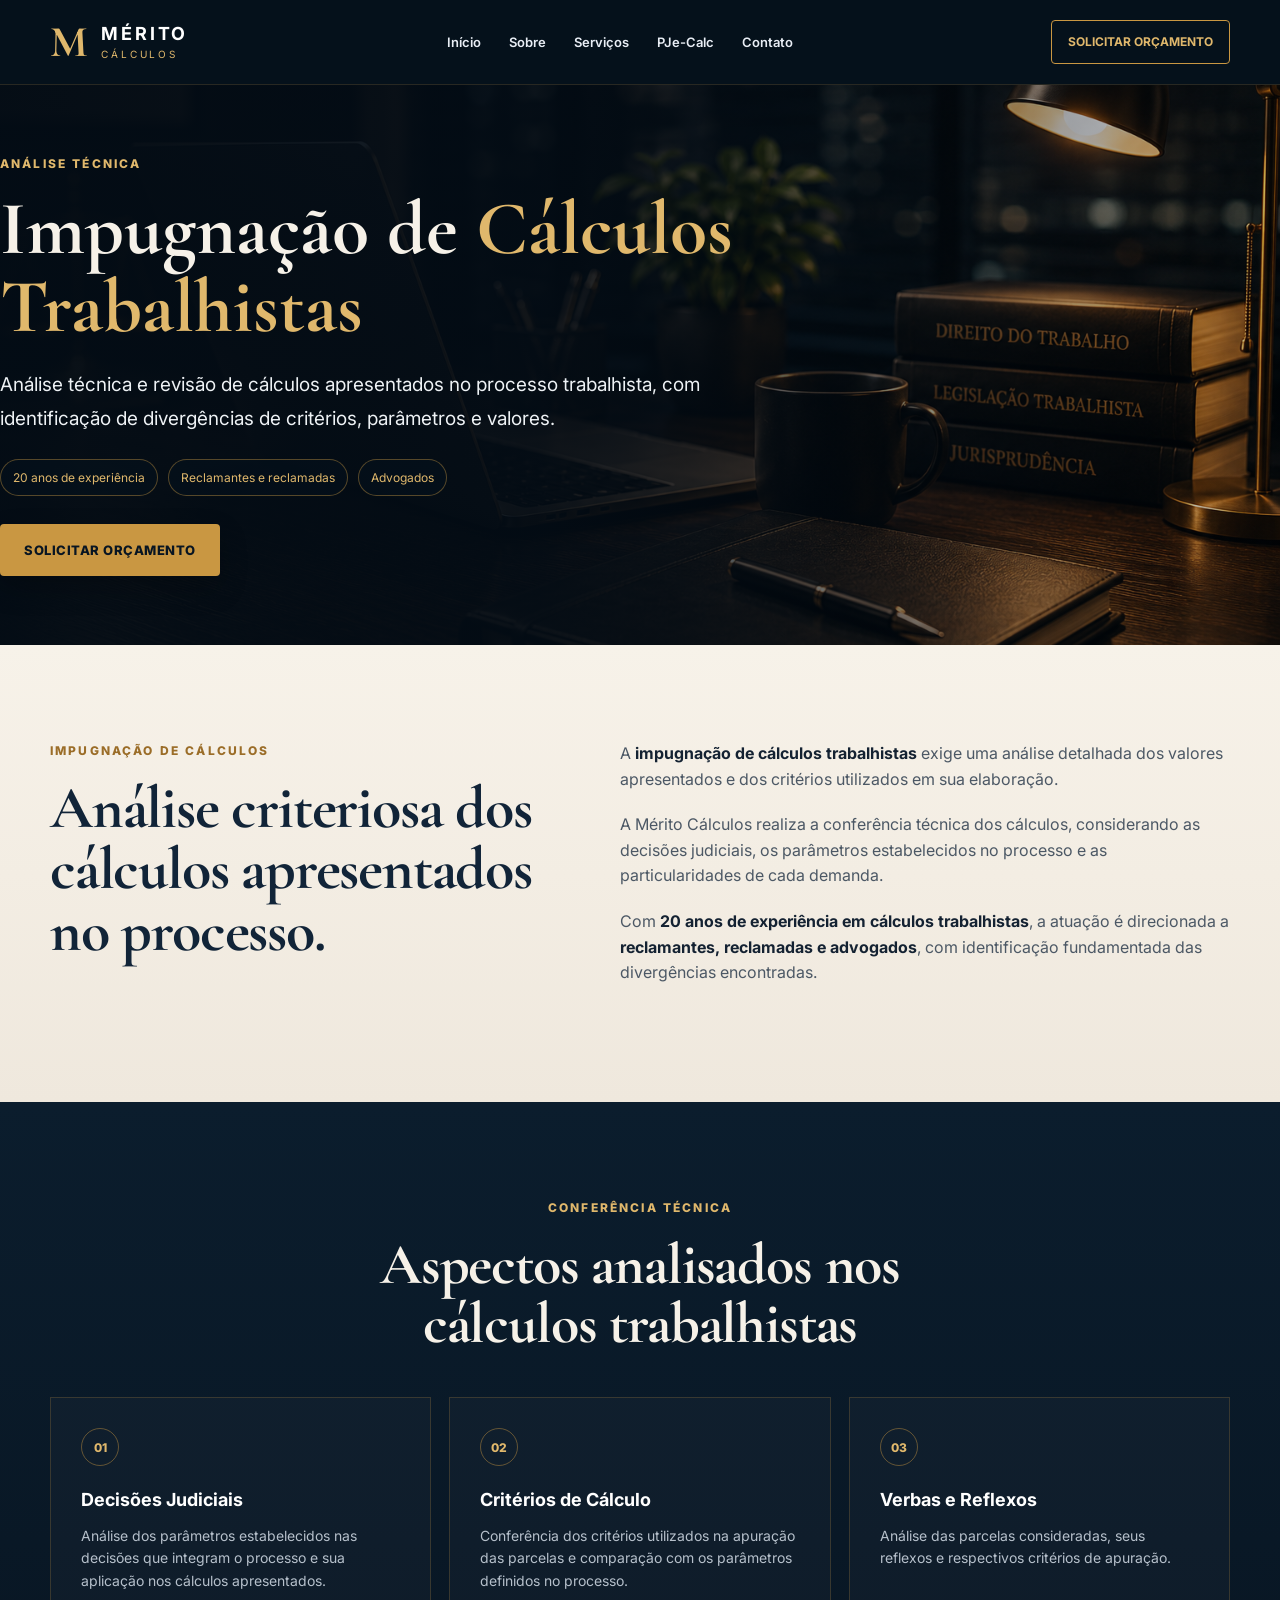
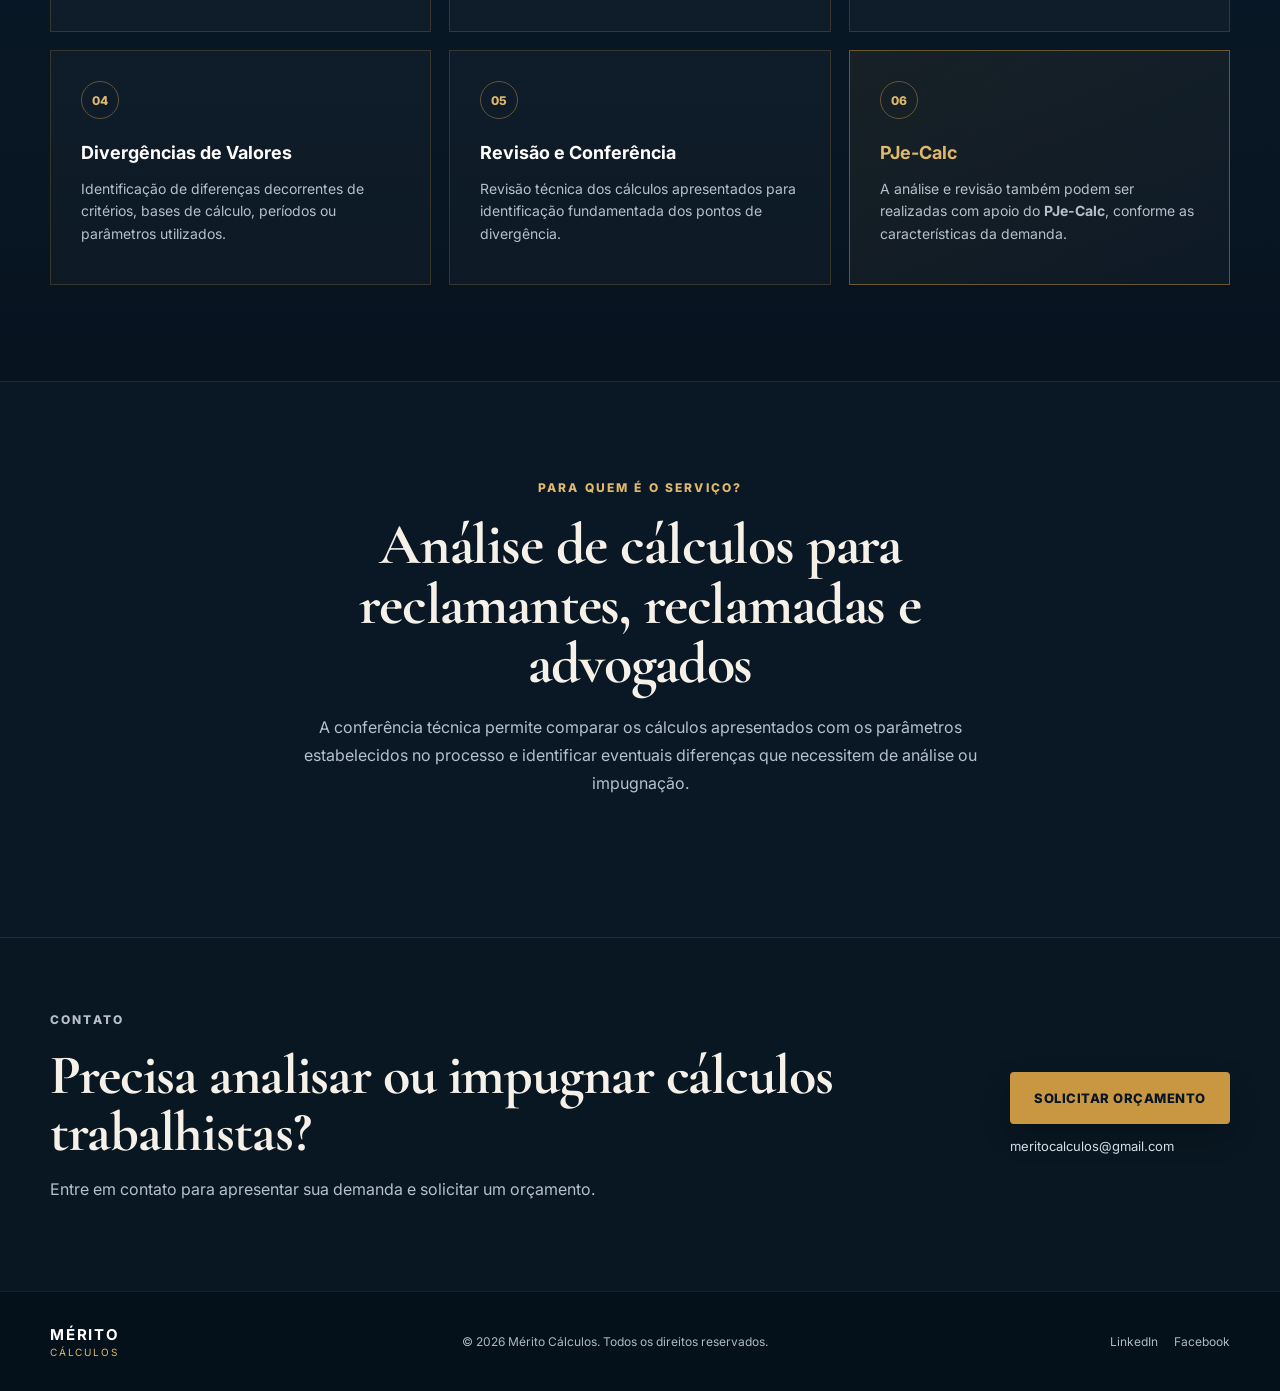
==== impugnacao-calculos-trabalhistas.html @ 8fbf38fc "Create impugnacao-calculos-trabalhistas.html" ====
<!DOCTYPE html>
<html lang="pt-BR">
<head>
  <!-- Google Analytics -->
  <script async src="https://www.googletagmanager.com/gtag/js?id=G-BDPS4C296Q"></script>
  <script>
    window.dataLayer = window.dataLayer || [];
    function gtag(){dataLayer.push(arguments);}
    gtag('js', new Date());

    gtag('config', 'G-BDPS4C296Q');
  </script>

  <meta charset="UTF-8">
  <meta name="viewport" content="width=device-width, initial-scale=1.0">

  <title>Impugnação de Cálculos Trabalhistas | Mérito Cálculos</title>

  <meta name="description" content="Análise técnica e revisão para impugnação de cálculos trabalhistas, com identificação de divergências de critérios, parâmetros e valores.">

  <meta name="robots" content="index, follow, max-image-preview:large">

  <link rel="canonical" href="https://meritocalculos.com.br/impugnacao-calculos-trabalhistas.html">

  <meta property="og:locale" content="pt_BR">
  <meta property="og:type" content="website">
  <meta property="og:site_name" content="Mérito Cálculos">
  <meta property="og:title" content="Impugnação de Cálculos Trabalhistas | Mérito Cálculos">
  <meta property="og:description" content="Análise técnica e revisão de cálculos trabalhistas para identificação fundamentada de divergências de critérios, parâmetros e valores.">
  <meta property="og:url" content="https://meritocalculos.com.br/impugnacao-calculos-trabalhistas.html">
  <meta property="og:image" content="https://meritocalculos.com.br/hero-office.png">

  <link rel="stylesheet" href="style.css">

  <script type="application/ld+json">
  {
    "@context":"https://schema.org",
    "@type":"Service",
    "name":"Impugnação de Cálculos Trabalhistas",
    "serviceType":"Análise técnica e revisão para impugnação de cálculos trabalhistas",
    "url":"https://meritocalculos.com.br/impugnacao-calculos-trabalhistas.html",
    "provider":{
      "@type":"Organization",
      "name":"Mérito Cálculos",
      "url":"https://meritocalculos.com.br/"
    },
    "audience":[
      {"@type":"Audience","audienceType":"Reclamantes"},
      {"@type":"Audience","audienceType":"Reclamadas"},
      {"@type":"Audience","audienceType":"Advogados"}
    ],
    "areaServed":"BR"
  }
  </script>
</head>

<body>

  <header class="topbar">
    <div class="container nav-wrap">

      <a class="brand" href="index.html" aria-label="Mérito Cálculos">
        <span class="brand-mark">M</span>
        <span class="brand-text">
          <strong>MÉRITO</strong>
          <small>CÁLCULOS</small>
        </span>
      </a>

      <nav class="nav">
        <a href="index.html">Início</a>
        <a href="index.html#sobre">Sobre</a>
        <a href="index.html#servicos">Serviços</a>
        <a href="pjecalc.html">PJe-Calc</a>
        <a href="index.html#contato">Contato</a>
      </nav>

      <a class="top-cta"
         target="_blank"
         rel="noopener noreferrer"
         href="https://mail.google.com/mail/?view=cm&fs=1&to=meritocalculos@gmail.com&su=Solicita%C3%A7%C3%A3o%20de%20or%C3%A7amento%20-%20Impugna%C3%A7%C3%A3o%20de%20C%C3%A1lculos">
         Solicitar orçamento
      </a>

    </div>
  </header>


  <main>

    <section class="subhero">
      <div class="container subhero-grid">
        <div>

          <p class="eyebrow">ANÁLISE TÉCNICA</p>

          <h1>
            Impugnação de <span>Cálculos Trabalhistas</span>
          </h1>

          <p class="subhero-lead">
            Análise técnica e revisão de cálculos apresentados no processo trabalhista, com identificação de divergências de critérios, parâmetros e valores.
          </p>

          <div class="subhero-badges">
            <span>20 anos de experiência</span>
            <span>Reclamantes e reclamadas</span>
            <span>Advogados</span>
          </div>

          <a class="cta"
             target="_blank"
             rel="noopener noreferrer"
             href="https://mail.google.com/mail/?view=cm&fs=1&to=meritocalculos@gmail.com&su=Solicita%C3%A7%C3%A3o%20de%20or%C3%A7amento%20-%20Impugna%C3%A7%C3%A3o%20de%20C%C3%A1lculos">
             SOLICITAR ORÇAMENTO
          </a>

        </div>
      </div>
    </section>


    <section class="section about">
      <div class="container about-grid">

        <div class="about-title">
          <p class="eyebrow">IMPUGNAÇÃO DE CÁLCULOS</p>
          <h2>Análise criteriosa dos cálculos apresentados no processo.</h2>
        </div>

        <div class="about-copy">

          <p>
            A <strong>impugnação de cálculos trabalhistas</strong> exige uma análise detalhada dos valores apresentados e dos critérios utilizados em sua elaboração.
          </p>

          <p>
            A Mérito Cálculos realiza a conferência técnica dos cálculos, considerando as decisões judiciais, os parâmetros estabelecidos no processo e as particularidades de cada demanda.
          </p>

          <p>
            Com <strong>20 anos de experiência em cálculos trabalhistas</strong>, a atuação é direcionada a <strong>reclamantes, reclamadas e advogados</strong>, com identificação fundamentada das divergências encontradas.
          </p>

        </div>
      </div>
    </section>


    <section class="section services">
      <div class="container">

        <div class="section-heading">
          <p class="eyebrow">CONFERÊNCIA TÉCNICA</p>
          <h2>Aspectos analisados nos cálculos trabalhistas</h2>
        </div>

        <div class="cards">

          <article class="card">
            <span>01</span>
            <h3>Decisões Judiciais</h3>
            <p>Análise dos parâmetros estabelecidos nas decisões que integram o processo e sua aplicação nos cálculos apresentados.</p>
          </article>

          <article class="card">
            <span>02</span>
            <h3>Critérios de Cálculo</h3>
            <p>Conferência dos critérios utilizados na apuração das parcelas e comparação com os parâmetros definidos no processo.</p>
          </article>

          <article class="card">
            <span>03</span>
            <h3>Verbas e Reflexos</h3>
            <p>Análise das parcelas consideradas, seus reflexos e respectivos critérios de apuração.</p>
          </article>

          <article class="card">
            <span>04</span>
            <h3>Divergências de Valores</h3>
            <p>Identificação de diferenças decorrentes de critérios, bases de cálculo, períodos ou parâmetros utilizados.</p>
          </article>

          <article class="card">
            <span>05</span>
            <h3>Revisão e Conferência</h3>
            <p>Revisão técnica dos cálculos apresentados para identificação fundamentada dos pontos de divergência.</p>
          </article>

          <article class="card pjecalc-card">
            <span>06</span>
            <h3>PJe-Calc</h3>
            <p>
              A análise e revisão também podem ser realizadas com apoio do
              <a href="pjecalc.html"><strong>PJe-Calc</strong></a>,
              conforme as características da demanda.
            </p>
          </article>

        </div>
      </div>
    </section>


    <section class="section pjecalc-audience">
      <div class="container">

        <div class="section-heading">

          <p class="eyebrow">PARA QUEM É O SERVIÇO?</p>

          <h2>
            Análise de cálculos para reclamantes, reclamadas e advogados
          </h2>

          <p class="section-intro">
            A conferência técnica permite comparar os cálculos apresentados com os parâmetros estabelecidos no processo e identificar eventuais diferenças que necessitem de análise ou impugnação.
          </p>

        </div>

      </div>
    </section>


    <section class="contact" id="contato">
      <div class="container contact-grid">

        <div>
          <p class="eyebrow">CONTATO</p>

          <h2>
            Precisa analisar ou impugnar cálculos trabalhistas?
          </h2>

          <p>
            Entre em contato para apresentar sua demanda e solicitar um orçamento.
          </p>
        </div>

        <div class="contact-actions">

          <a class="cta"
             target="_blank"
             rel="noopener noreferrer"
             href="https://mail.google.com/mail/?view=cm&fs=1&to=meritocalculos@gmail.com&su=Solicita%C3%A7%C3%A3o%20de%20or%C3%A7amento%20-%20Impugna%C3%A7%C3%A3o%20de%20C%C3%A1lculos">
             SOLICITAR ORÇAMENTO
          </a>

          <a href="mailto:meritocalculos@gmail.com" class="email">
            meritocalculos@gmail.com
          </a>

        </div>

      </div>
    </section>

  </main>


  <footer>
    <div class="container footer-grid">

      <div class="footer-brand">
        <strong>MÉRITO</strong>
        <span>CÁLCULOS</span>
      </div>

      <p>© 2026 Mérito Cálculos. Todos os direitos reservados.</p>

      <div class="socials">

        <a href="https://www.linkedin.com/in/m%C3%A9rito-c%C3%A1lculos-judiciais-287263148/"
           target="_blank"
           rel="noopener noreferrer">
           LinkedIn
        </a>

        <a href="https://www.facebook.com/calculos.merito/?locale=pt_BR"
           target="_blank"
           rel="noopener noreferrer">
           Facebook
        </a>

      </div>

    </div>
  </footer>

</body>
</html>
---- style.css ----
@import url('https://fonts.googleapis.com/css2?family=Cormorant+Garamond:wght@500;600;700&family=Inter:wght@400;500;600;700;800&display=swap');

:root{
  --bg:#07131f;
  --bg2:#0b1d2d;
  --gold:#c99742;
  --gold2:#e0b86c;
  --cream:#f6f1e8;
  --text:#e9eef5;
  --muted:#b6c0cb;
  --line:rgba(255,255,255,.12);
}

*{box-sizing:border-box}
html{scroll-behavior:smooth}
body{margin:0;background:var(--bg);color:var(--text);font-family:Inter,Arial,sans-serif;line-height:1.6}
a{text-decoration:none;color:inherit}
.container{width:min(1180px,calc(100% - 40px));margin:0 auto}

.topbar{
  position:sticky;top:0;z-index:50;
  background:rgba(6,17,28,.94);
  backdrop-filter:blur(10px);
  border-bottom:1px solid rgba(201,151,66,.18);
}
.nav-wrap{height:84px;display:grid;grid-template-columns:auto 1fr auto;align-items:center;gap:34px}
.brand{display:flex;align-items:center;gap:13px}
.brand-mark{
  font-family:"Cormorant Garamond",serif;font-size:44px;line-height:1;color:var(--gold2);font-weight:700
}
.brand-text{display:flex;flex-direction:column;line-height:1;letter-spacing:.18em}
.brand-text strong{font-size:18px;color:white}
.brand-text small{font-size:10px;color:var(--gold2);margin-top:6px}
.nav{display:flex;justify-content:center;gap:28px;font-size:13px;font-weight:600}
.nav a{position:relative}
.nav a:after{content:"";position:absolute;left:0;right:0;bottom:-10px;height:2px;background:var(--gold);transform:scaleX(0);transition:.2s}
.nav a:hover:after{transform:scaleX(1)}
.top-cta{border:1px solid var(--gold);padding:11px 16px;border-radius:4px;color:var(--gold2);font-size:12px;font-weight:700;text-transform:uppercase}

.hero{
  min-height:620px;
  position:relative;
  background-color:#07131f;
  background-image:
    linear-gradient(90deg,rgba(3,12,21,.98) 0%,rgba(3,12,21,.91) 38%,rgba(3,12,21,.48) 65%,rgba(3,12,21,.14) 100%),
    url('hero-office.png');
  background-position:center, right center;
  background-size:cover, cover;
  background-repeat:no-repeat, no-repeat;
  display:flex;align-items:center
}
.hero-overlay{position:absolute;inset:0;background:linear-gradient(180deg,rgba(0,0,0,.12),rgba(0,0,0,.22))}
.hero-content{position:relative;z-index:2}
.hero-copy{max-width:700px;padding:80px 0}
.eyebrow{margin:0 0 18px;color:var(--gold2);font-size:12px;letter-spacing:.18em;font-weight:800}
.hero h1,.section h2,.contact h2{
  font-family:"Cormorant Garamond",serif;
  margin:0;color:var(--cream);line-height:1.02;letter-spacing:-.02em
}
.hero h1{font-size:clamp(48px,6vw,76px);margin-bottom:26px}
.hero h1 span{color:var(--gold2)}
.hero-text{font-size:20px;max-width:580px;color:#f0f3f6;margin-bottom:30px}
.hero-text strong{color:var(--gold2)}
.cta{
  display:inline-flex;align-items:center;justify-content:center;
  min-height:52px;padding:0 24px;background:var(--gold);color:#081522;
  font-weight:800;font-size:13px;letter-spacing:.04em;border-radius:4px;
  box-shadow:0 12px 28px rgba(0,0,0,.22);transition:.2s
}
.cta:hover{transform:translateY(-2px);background:var(--gold2)}

.highlights{background:#0a1826;border-top:1px solid rgba(201,151,66,.22);border-bottom:1px solid rgba(201,151,66,.22)}
.highlights-grid{display:grid;grid-template-columns:repeat(3,1fr)}
.highlight{display:flex;gap:18px;padding:28px 26px;border-right:1px solid var(--line);align-items:flex-start}
.highlight:last-child{border-right:none}
.num{color:var(--gold2);font-weight:800;font-size:18px;min-width:36px}
.highlight strong{display:block;color:white;font-size:14px;margin-bottom:4px}
.highlight p{margin:0;color:var(--muted);font-size:12px}

.section{padding:96px 0}
.about{background:linear-gradient(180deg,#f7f2e9,#efe8dd);color:#142232}
.about-grid{display:grid;grid-template-columns:.9fr 1.1fr;gap:70px;align-items:start}
.about .eyebrow{color:#9b6d28}
.about h2{color:#112438;font-size:clamp(40px,5vw,60px)}
.about-copy p{font-size:16px;color:#4c5865;margin-top:0;margin-bottom:20px}
.about-copy strong{color:#142232}

.services{background:linear-gradient(180deg,#0b1d2d,#07131f)}
.section-heading{text-align:center;max-width:700px;margin:0 auto 44px}
.section-heading h2{font-size:clamp(40px,5vw,58px)}
.cards{display:grid;grid-template-columns:repeat(3,1fr);gap:18px}
.card{
  border:1px solid rgba(201,151,66,.22);background:rgba(255,255,255,.025);
  padding:30px;min-height:235px;transition:.2s
}
.card:hover{transform:translateY(-4px);border-color:rgba(201,151,66,.55);background:rgba(255,255,255,.04)}
.card span{display:inline-flex;width:38px;height:38px;border:1px solid rgba(201,151,66,.45);align-items:center;justify-content:center;border-radius:50%;color:var(--gold2);font-size:12px;font-weight:800}
.card h3{color:white;font-size:18px;margin:20px 0 10px}
.card p{color:var(--muted);font-size:14px;margin:0}

.contact{padding:72px 0;background:#091722;border-top:1px solid rgba(201,151,66,.18)}
.contact-grid{display:grid;grid-template-columns:1fr auto;gap:40px;align-items:center}
.contact h2{font-size:clamp(38px,5vw,56px)}
.contact p{color:var(--muted)}
.contact-actions{display:flex;flex-direction:column;align-items:flex-start;gap:12px}
.email{font-size:13px;color:#d4dce5}
.email:hover{color:var(--gold2)}

footer{padding:28px 0;background:#04101a;border-top:1px solid rgba(255,255,255,.07);font-size:12px;color:#aeb8c3}
.footer-grid{display:grid;grid-template-columns:auto 1fr auto;align-items:center;gap:28px}
.footer-brand{display:flex;flex-direction:column;line-height:1;letter-spacing:.15em}
.footer-brand strong{color:white;font-size:15px}
.footer-brand span{color:var(--gold2);font-size:10px;margin-top:5px}
.footer-grid p{text-align:center}
.socials{display:flex;gap:16px}
.socials a:hover{color:var(--gold2)}

@media(max-width:900px){
  .nav{display:none}
  .nav-wrap{grid-template-columns:auto 1fr}
  .top-cta{justify-self:end}
  .hero{min-height:560px;background-position:58% 40%}
  .highlights-grid,.about-grid,.contact-grid{grid-template-columns:1fr}
  .highlight{border-right:none;border-bottom:1px solid var(--line)}
  .highlight:last-child{border-bottom:none}
  .cards{grid-template-columns:repeat(2,1fr)}
  .footer-grid{grid-template-columns:1fr;text-align:center}
  .footer-grid p{text-align:center}
  .footer-brand,.socials{align-items:center;justify-content:center}
}
@media(max-width:620px){
  .container{width:min(100% - 28px,1180px)}
  .topbar{position:static}
  .nav-wrap{height:72px;grid-template-columns:1fr}
  .top-cta{display:none}
  .hero{
    min-height:auto;
    background:
      linear-gradient(180deg,rgba(3,12,21,.88),rgba(3,12,21,.96)),
      url('hero-office.png') center/cover no-repeat
  }
  .hero-copy{padding:72px 0}
  .hero h1{font-size:48px}
  .hero-text{font-size:17px}
  .cta{width:100%}
  .section{padding:72px 0}
  .cards{grid-template-columns:1fr}
}

.section-intro {
  max-width: 850px;
  margin: 20px auto 0;
  color: var(--muted);
  font-size: 16px;
  line-height: 1.75;
}
.pjecalc-card {
  border-color: rgba(201,151,66,.48);
  background: linear-gradient(145deg, rgba(201,151,66,.08), rgba(255,255,255,.025));
}
.pjecalc-card h3 {
  color: var(--gold2);
}

/* Página PJe-Calc */
.subhero{
  min-height:560px;
  display:flex;
  align-items:center;
  background:
    linear-gradient(90deg,rgba(3,12,21,.98) 0%,rgba(3,12,21,.92) 42%,rgba(3,12,21,.52) 68%,rgba(3,12,21,.20) 100%),
    url('hero-office.png') right center/cover no-repeat;
}
.subhero-grid{width:100%}
.subhero h1{
  font-family:"Cormorant Garamond",serif;
  font-size:clamp(50px,6vw,76px);
  line-height:1.02;
  color:var(--cream);
  margin:0 0 22px;
  max-width:760px;
}
.subhero h1 span{color:var(--gold2)}
.subhero-lead{max-width:700px;color:#eef2f5;font-size:19px;line-height:1.75;margin-bottom:24px}
.subhero-badges{display:flex;flex-wrap:wrap;gap:10px;margin-bottom:28px}
.subhero-badges span{border:1px solid rgba(201,151,66,.42);color:var(--gold2);padding:8px 12px;font-size:12px;border-radius:999px;background:rgba(7,19,31,.42)}
.card-link{margin-top:18px!important}
.card-link a{color:var(--gold2);font-weight:700}
.card-link a:hover{text-decoration:underline}
.pjecalc-audience{background:#0a1826;border-top:1px solid rgba(201,151,66,.16)}
.nav a[aria-current="page"]{color:var(--gold2)}
@media(max-width:620px){
  .subhero{
    min-height:auto;
    background:
      linear-gradient(180deg,rgba(3,12,21,.88),rgba(3,12,21,.97)),
      url('hero-office.png') center/cover no-repeat;
  }
  .subhero-grid{padding:74px 0}
  .subhero h1{font-size:48px}
  .subhero-lead{font-size:17px}
}
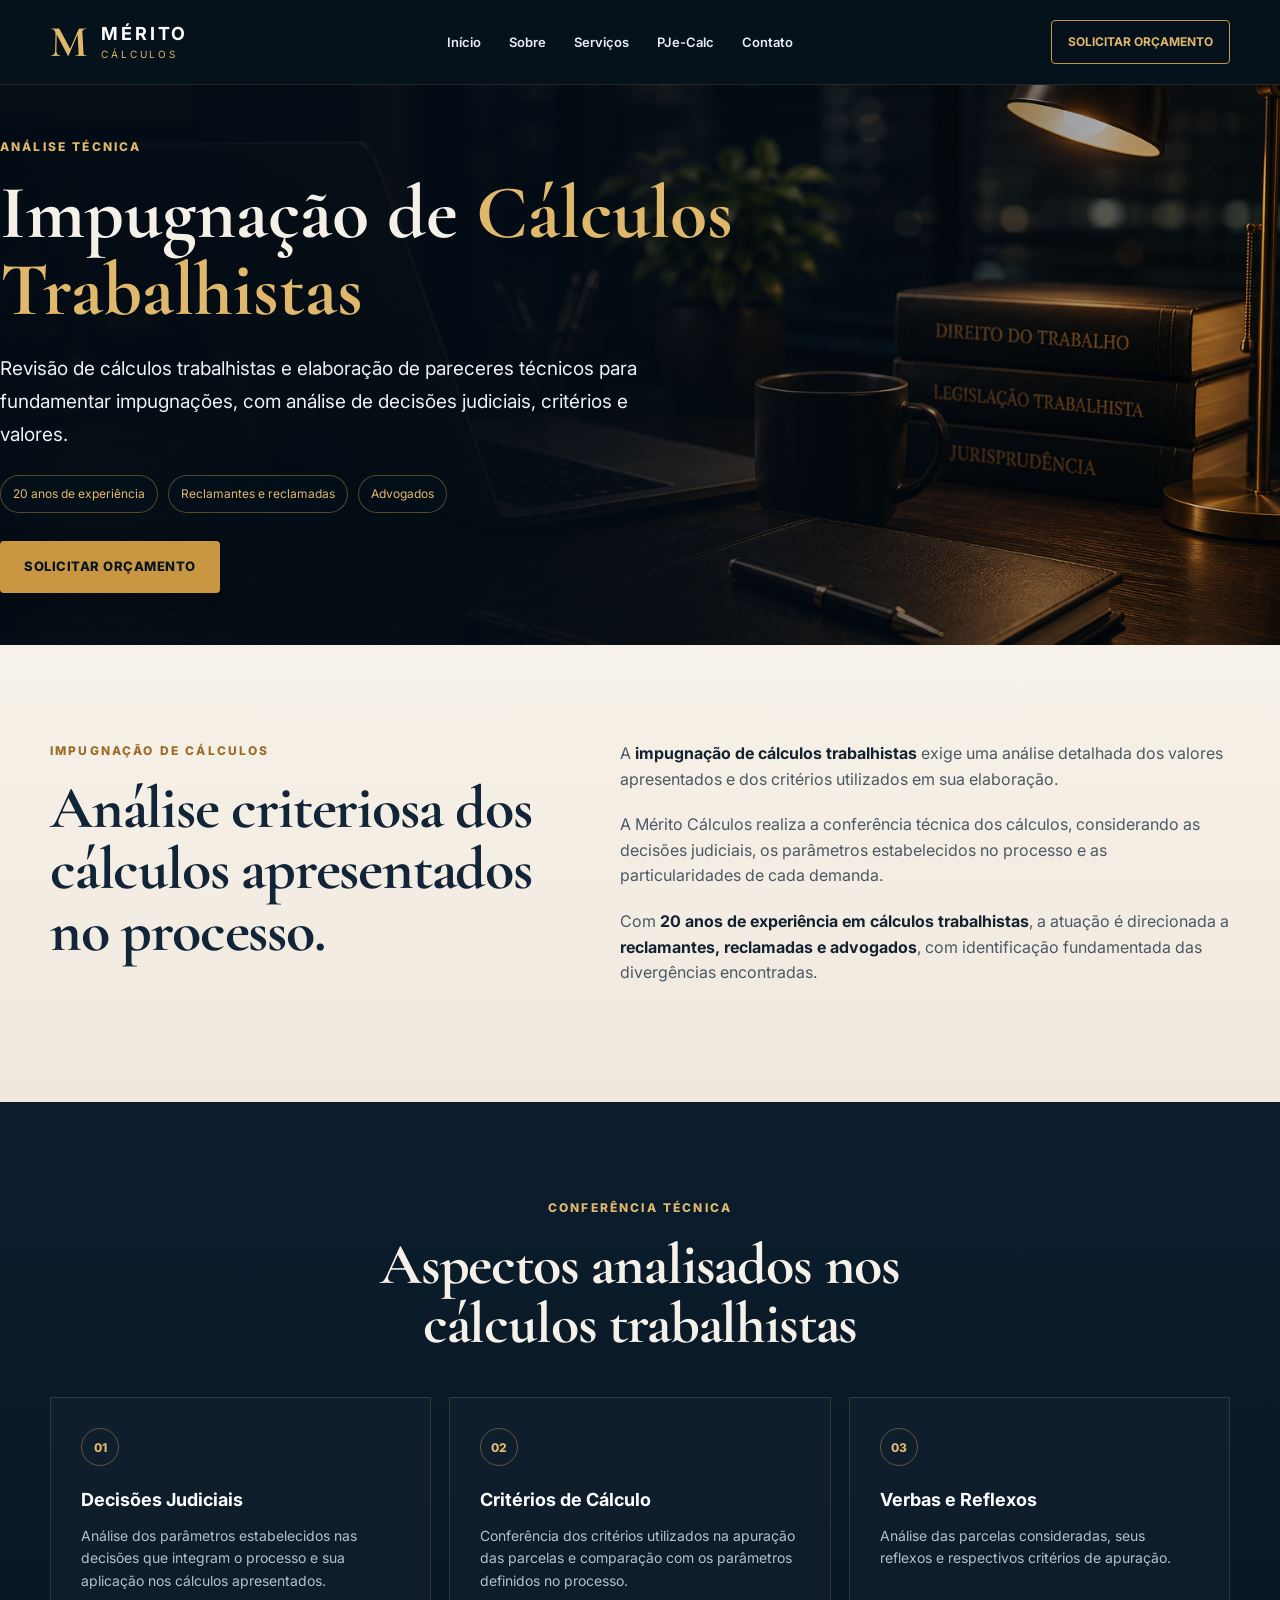
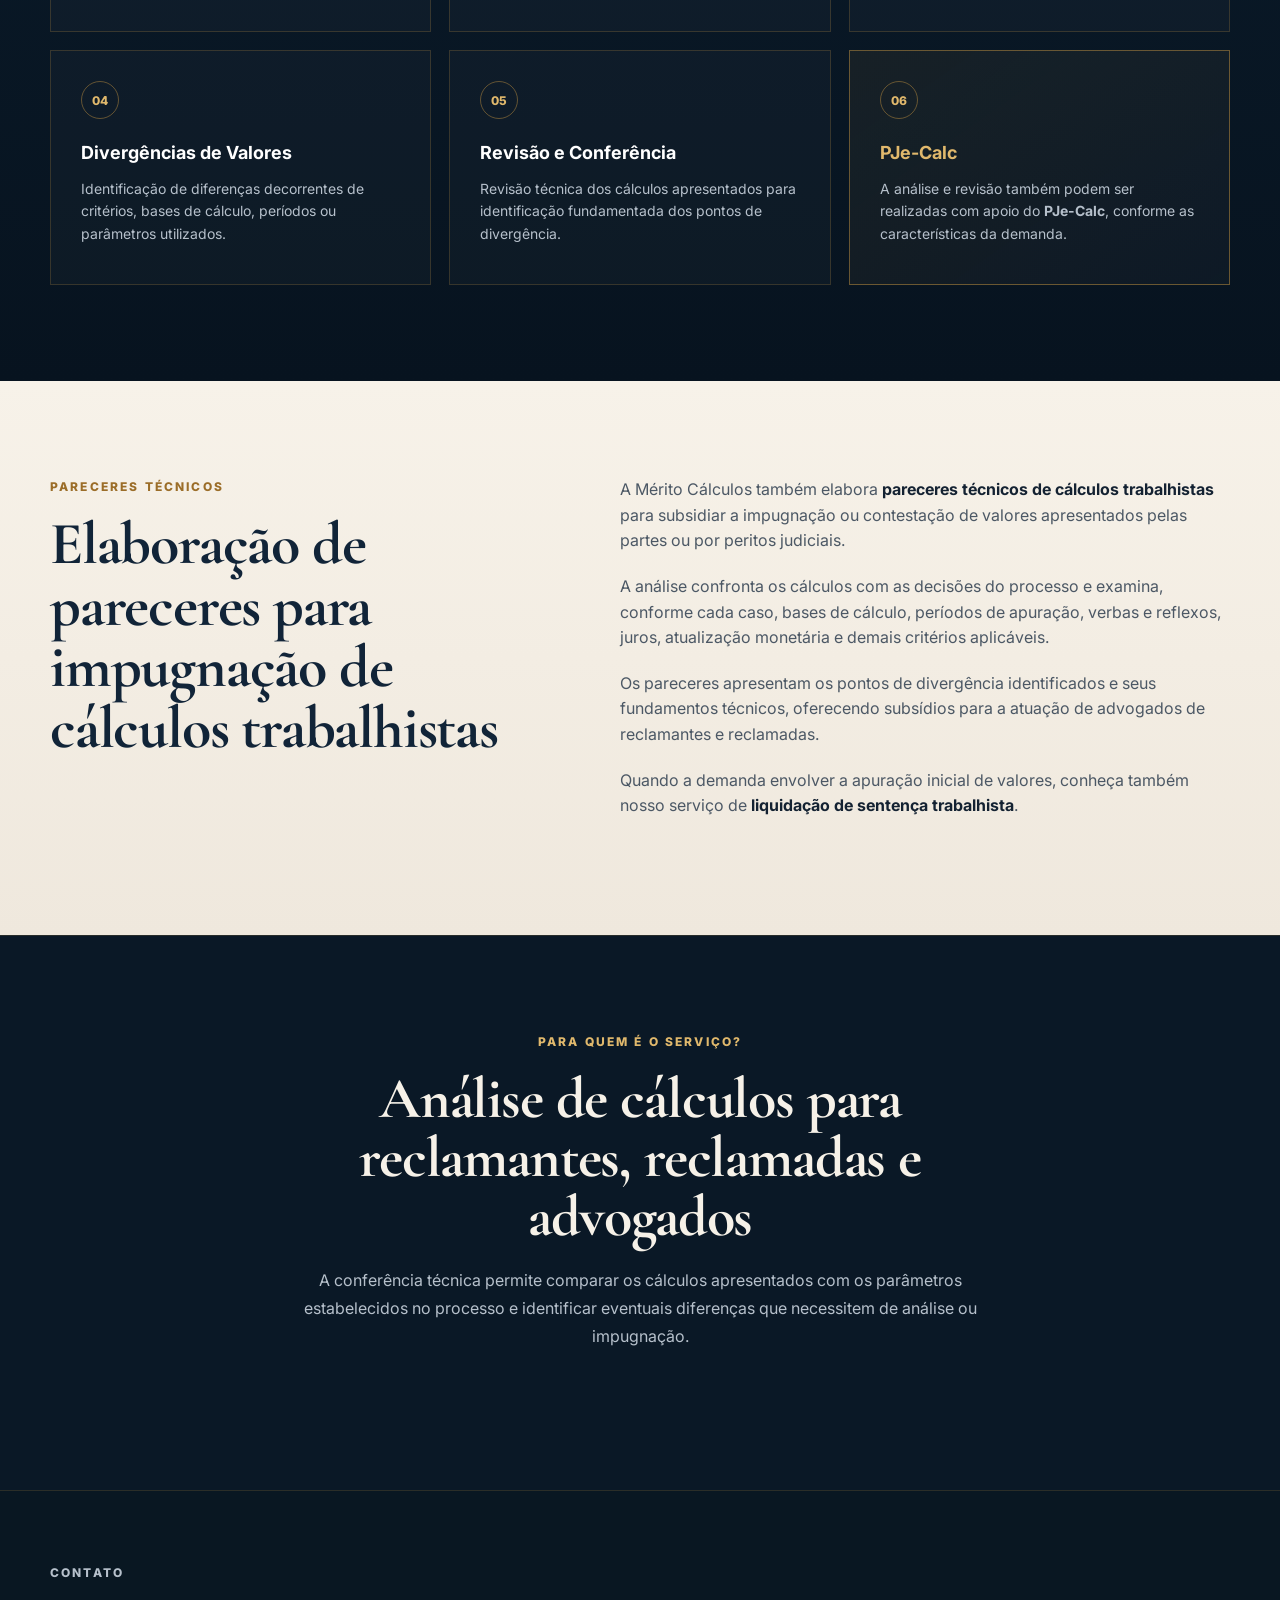
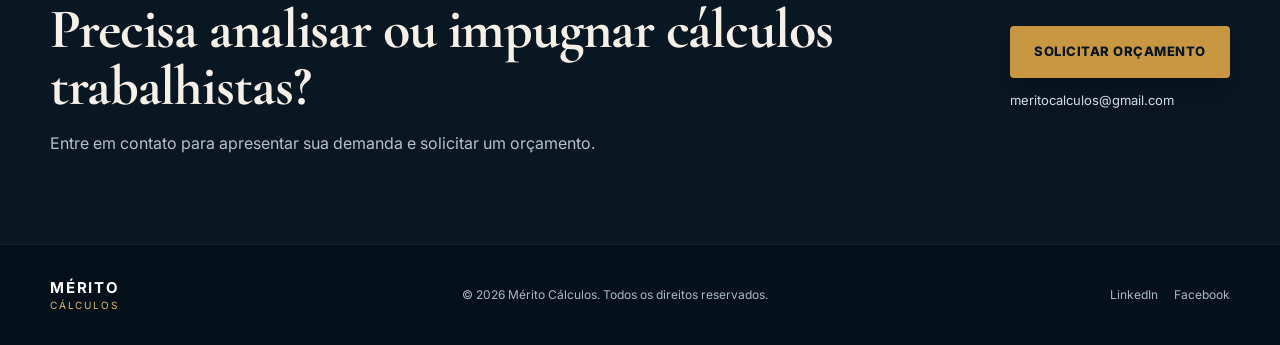
==== commit 13a90d1b: "Update impugnacao-calculos-trabalhistas.html" ====
--- a/impugnacao-calculos-trabalhistas.html
+++ b/impugnacao-calculos-trabalhistas.html
@@ -1,38 +1,38 @@
 <!DOCTYPE html>
 <html lang="pt-BR">
 <head>
-  <!-- Google Analytics -->
-  <script async src="https://www.googletagmanager.com/gtag/js?id=G-BDPS4C296Q"></script>
-  <script>
+ <!-- Google Analytics -->
+ <script async src="https://www.googletagmanager.com/gtag/js?id=G-BDPS4C296Q"></script>
+ <script>
     window.dataLayer = window.dataLayer || [];
     function gtag(){dataLayer.push(arguments);}
     gtag('js', new Date());
 
     gtag('config', 'G-BDPS4C296Q');
-  </script>
-
-  <meta charset="UTF-8">
-  <meta name="viewport" content="width=device-width, initial-scale=1.0">
-
-  <title>Impugnação de Cálculos Trabalhistas | Mérito Cálculos</title>
-
-  <meta name="description" content="Análise técnica e revisão para impugnação de cálculos trabalhistas, com identificação de divergências de critérios, parâmetros e valores.">
-
-  <meta name="robots" content="index, follow, max-image-preview:large">
-
-  <link rel="canonical" href="https://meritocalculos.com.br/impugnacao-calculos-trabalhistas.html">
-
-  <meta property="og:locale" content="pt_BR">
-  <meta property="og:type" content="website">
-  <meta property="og:site_name" content="Mérito Cálculos">
-  <meta property="og:title" content="Impugnação de Cálculos Trabalhistas | Mérito Cálculos">
-  <meta property="og:description" content="Análise técnica e revisão de cálculos trabalhistas para identificação fundamentada de divergências de critérios, parâmetros e valores.">
-  <meta property="og:url" content="https://meritocalculos.com.br/impugnacao-calculos-trabalhistas.html">
-  <meta property="og:image" content="https://meritocalculos.com.br/hero-office.png">
-
-  <link rel="stylesheet" href="style.css">
-
-  <script type="application/ld+json">
+ </script>
+
+ <meta charset="UTF-8">
+ <meta name="viewport" content="width=device-width, initial-scale=1.0">
+
+ <title>Impugnação de Cálculos Trabalhistas | Mérito Cálculos</title>
+
+ <meta name="description" content="Impugnação de cálculos trabalhistas e elaboração de pareceres técnicos para advogados, reclamantes e reclamadas. Revisão de cálculos judiciais.">
+
+ <meta name="robots" content="index, follow, max-image-preview:large">
+
+ <link rel="canonical" href="https://meritocalculos.com.br/impugnacao-calculos-trabalhistas.html">
+
+ <meta property="og:locale" content="pt_BR">
+ <meta property="og:type" content="website">
+ <meta property="og:site_name" content="Mérito Cálculos">
+ <meta property="og:title" content="Impugnação de Cálculos Trabalhistas | Mérito Cálculos">
+ <meta property="og:description" content="Análise técnica e revisão de cálculos trabalhistas para identificação fundamentada de divergências de critérios, parâmetros e valores.">
+ <meta property="og:url" content="https://meritocalculos.com.br/impugnacao-calculos-trabalhistas.html">
+ <meta property="og:image" content="https://meritocalculos.com.br/hero-office.png">
+
+ <link rel="stylesheet" href="style.css">
+
+ <script type="application/ld+json">
   {
     "@context":"https://schema.org",
     "@type":"Service",
@@ -51,242 +51,257 @@
     ],
     "areaServed":"BR"
   }
-  </script>
+ </script>
 </head>
 
 <body>
 
-  <header class="topbar">
-    <div class="container nav-wrap">
-
-      <a class="brand" href="index.html" aria-label="Mérito Cálculos">
-        <span class="brand-mark">M</span>
-        <span class="brand-text">
-          <strong>MÉRITO</strong>
-          <small>CÁLCULOS</small>
-        </span>
-      </a>
-
-      <nav class="nav">
-        <a href="index.html">Início</a>
-        <a href="index.html#sobre">Sobre</a>
-        <a href="index.html#servicos">Serviços</a>
-        <a href="pjecalc.html">PJe-Calc</a>
-        <a href="index.html#contato">Contato</a>
-      </nav>
-
-      <a class="top-cta"
-         target="_blank"
-         rel="noopener noreferrer"
-         href="https://mail.google.com/mail/?view=cm&fs=1&to=meritocalculos@gmail.com&su=Solicita%C3%A7%C3%A3o%20de%20or%C3%A7amento%20-%20Impugna%C3%A7%C3%A3o%20de%20C%C3%A1lculos">
+ <header class="topbar">
+ <div class="container nav-wrap">
+
+ <a class="brand" href="index.html" aria-label="Mérito Cálculos">
+ <span class="brand-mark">M</span>
+ <span class="brand-text">
+ <strong>MÉRITO</strong>
+ <small>CÁLCULOS</small>
+ </span>
+ </a>
+
+ <nav class="nav">
+ <a href="index.html">Início</a>
+ <a href="index.html#sobre">Sobre</a>
+ <a href="index.html#servicos">Serviços</a>
+ <a href="pjecalc.html">PJe-Calc</a>
+ <a href="index.html#contato">Contato</a>
+ </nav>
+
+ <a class="top-cta"
+ target="_blank"
+ rel="noopener noreferrer"
+ href="https://mail.google.com/mail/?view=cm&fs=1&to=meritocalculos@gmail.com&su=Solicita%C3%A7%C3%A3o%20de%20or%C3%A7amento%20-%20Impugna%C3%A7%C3%A3o%20de%20C%C3%A1lculos">
          Solicitar orçamento
-      </a>
-
-    </div>
-  </header>
-
-
-  <main>
-
-    <section class="subhero">
-      <div class="container subhero-grid">
-        <div>
-
-          <p class="eyebrow">ANÁLISE TÉCNICA</p>
-
-          <h1>
+ </a>
+
+ </div>
+ </header>
+
+
+ <main>
+
+ <section class="subhero">
+ <div class="container subhero-grid">
+ <div>
+
+ <p class="eyebrow">ANÁLISE TÉCNICA</p>
+
+ <h1>
             Impugnação de <span>Cálculos Trabalhistas</span>
-          </h1>
-
-          <p class="subhero-lead">
-            Análise técnica e revisão de cálculos apresentados no processo trabalhista, com identificação de divergências de critérios, parâmetros e valores.
-          </p>
-
-          <div class="subhero-badges">
-            <span>20 anos de experiência</span>
-            <span>Reclamantes e reclamadas</span>
-            <span>Advogados</span>
-          </div>
-
-          <a class="cta"
-             target="_blank"
-             rel="noopener noreferrer"
-             href="https://mail.google.com/mail/?view=cm&fs=1&to=meritocalculos@gmail.com&su=Solicita%C3%A7%C3%A3o%20de%20or%C3%A7amento%20-%20Impugna%C3%A7%C3%A3o%20de%20C%C3%A1lculos">
+ </h1>
+
+ <p class="subhero-lead">
+            Revisão de cálculos trabalhistas e elaboração de pareceres técnicos para fundamentar impugnações, com análise de decisões judiciais, critérios e valores.
+ </p>
+
+ <div class="subhero-badges">
+ <span>20 anos de experiência</span>
+ <span>Reclamantes e reclamadas</span>
+ <span>Advogados</span>
+ </div>
+
+ <a class="cta"
+ target="_blank"
+ rel="noopener noreferrer"
+ href="https://mail.google.com/mail/?view=cm&fs=1&to=meritocalculos@gmail.com&su=Solicita%C3%A7%C3%A3o%20de%20or%C3%A7amento%20-%20Impugna%C3%A7%C3%A3o%20de%20C%C3%A1lculos">
              SOLICITAR ORÇAMENTO
-          </a>
-
+ </a>
+
+ </div>
+ </div>
+ </section>
+
+
+ <section class="section about">
+ <div class="container about-grid">
+
+ <div class="about-title">
+ <p class="eyebrow">IMPUGNAÇÃO DE CÁLCULOS</p>
+ <h2>Análise criteriosa dos cálculos apresentados no processo.</h2>
+ </div>
+
+ <div class="about-copy">
+
+ <p>
+            A <strong>impugnação de cálculos trabalhistas</strong> exige uma análise detalhada dos valores apresentados e dos critérios utilizados em sua elaboração.
+ </p>
+
+ <p>
+            A Mérito Cálculos realiza a conferência técnica dos cálculos, considerando as decisões judiciais, os parâmetros estabelecidos no processo e as particularidades de cada demanda.
+ </p>
+
+ <p>
+            Com <strong>20 anos de experiência em cálculos trabalhistas</strong>, a atuação é direcionada a <strong>reclamantes, reclamadas e advogados</strong>, com identificação fundamentada das divergências encontradas.
+ </p>
+
+ </div>
+ </div>
+ </section>
+
+
+ <section class="section services">
+ <div class="container">
+
+ <div class="section-heading">
+ <p class="eyebrow">CONFERÊNCIA TÉCNICA</p>
+ <h2>Aspectos analisados nos cálculos trabalhistas</h2>
+ </div>
+
+ <div class="cards">
+
+ <article class="card">
+ <span>01</span>
+ <h3>Decisões Judiciais</h3>
+ <p>Análise dos parâmetros estabelecidos nas decisões que integram o processo e sua aplicação nos cálculos apresentados.</p>
+ </article>
+
+ <article class="card">
+ <span>02</span>
+ <h3>Critérios de Cálculo</h3>
+ <p>Conferência dos critérios utilizados na apuração das parcelas e comparação com os parâmetros definidos no processo.</p>
+ </article>
+
+ <article class="card">
+ <span>03</span>
+ <h3>Verbas e Reflexos</h3>
+ <p>Análise das parcelas consideradas, seus reflexos e respectivos critérios de apuração.</p>
+ </article>
+
+ <article class="card">
+ <span>04</span>
+ <h3>Divergências de Valores</h3>
+ <p>Identificação de diferenças decorrentes de critérios, bases de cálculo, períodos ou parâmetros utilizados.</p>
+ </article>
+
+ <article class="card">
+ <span>05</span>
+ <h3>Revisão e Conferência</h3>
+ <p>Revisão técnica dos cálculos apresentados para identificação fundamentada dos pontos de divergência.</p>
+ </article>
+
+ <article class="card pjecalc-card">
+ <span>06</span>
+ <h3>PJe-Calc</h3>
+ <p>
+              A análise e revisão também podem ser realizadas com apoio do
+ <a href="pjecalc.html"><strong>PJe-Calc</strong></a>,
+              conforme as características da demanda.
+ </p>
+ </article>
+
+ </div>
+ </div>
+ </section>
+
+
+     <section class="section about">
+      <div class="container about-grid">
+        <div class="about-title">
+          <p class="eyebrow">PARECERES TÉCNICOS</p>
+          <h2>Elaboração de pareceres para impugnação de cálculos trabalhistas</h2>
+        </div>
+        <div class="about-copy">
+          <p>A Mérito Cálculos também elabora <strong>pareceres técnicos de cálculos trabalhistas</strong> para subsidiar a impugnação ou contestação de valores apresentados pelas partes ou por peritos judiciais.</p>
+          <p>A análise confronta os cálculos com as decisões do processo e examina, conforme cada caso, bases de cálculo, períodos de apuração, verbas e reflexos, juros, atualização monetária e demais critérios aplicáveis.</p>
+          <p>Os pareceres apresentam os pontos de divergência identificados e seus fundamentos técnicos, oferecendo subsídios para a atuação de advogados de reclamantes e reclamadas.</p>
+          <p>Quando a demanda envolver a apuração inicial de valores, conheça também nosso serviço de <a href="liquidacao-sentenca-trabalhista.html"><strong>liquidação de sentença trabalhista</strong></a>.</p>
         </div>
       </div>
     </section>
 
-
-    <section class="section about">
-      <div class="container about-grid">
-
-        <div class="about-title">
-          <p class="eyebrow">IMPUGNAÇÃO DE CÁLCULOS</p>
-          <h2>Análise criteriosa dos cálculos apresentados no processo.</h2>
-        </div>
-
-        <div class="about-copy">
-
-          <p>
-            A <strong>impugnação de cálculos trabalhistas</strong> exige uma análise detalhada dos valores apresentados e dos critérios utilizados em sua elaboração.
-          </p>
-
-          <p>
-            A Mérito Cálculos realiza a conferência técnica dos cálculos, considerando as decisões judiciais, os parâmetros estabelecidos no processo e as particularidades de cada demanda.
-          </p>
-
-          <p>
-            Com <strong>20 anos de experiência em cálculos trabalhistas</strong>, a atuação é direcionada a <strong>reclamantes, reclamadas e advogados</strong>, com identificação fundamentada das divergências encontradas.
-          </p>
-
-        </div>
-      </div>
-    </section>
-
-
-    <section class="section services">
-      <div class="container">
-
-        <div class="section-heading">
-          <p class="eyebrow">CONFERÊNCIA TÉCNICA</p>
-          <h2>Aspectos analisados nos cálculos trabalhistas</h2>
-        </div>
-
-        <div class="cards">
-
-          <article class="card">
-            <span>01</span>
-            <h3>Decisões Judiciais</h3>
-            <p>Análise dos parâmetros estabelecidos nas decisões que integram o processo e sua aplicação nos cálculos apresentados.</p>
-          </article>
-
-          <article class="card">
-            <span>02</span>
-            <h3>Critérios de Cálculo</h3>
-            <p>Conferência dos critérios utilizados na apuração das parcelas e comparação com os parâmetros definidos no processo.</p>
-          </article>
-
-          <article class="card">
-            <span>03</span>
-            <h3>Verbas e Reflexos</h3>
-            <p>Análise das parcelas consideradas, seus reflexos e respectivos critérios de apuração.</p>
-          </article>
-
-          <article class="card">
-            <span>04</span>
-            <h3>Divergências de Valores</h3>
-            <p>Identificação de diferenças decorrentes de critérios, bases de cálculo, períodos ou parâmetros utilizados.</p>
-          </article>
-
-          <article class="card">
-            <span>05</span>
-            <h3>Revisão e Conferência</h3>
-            <p>Revisão técnica dos cálculos apresentados para identificação fundamentada dos pontos de divergência.</p>
-          </article>
-
-          <article class="card pjecalc-card">
-            <span>06</span>
-            <h3>PJe-Calc</h3>
-            <p>
-              A análise e revisão também podem ser realizadas com apoio do
-              <a href="pjecalc.html"><strong>PJe-Calc</strong></a>,
-              conforme as características da demanda.
-            </p>
-          </article>
-
-        </div>
-      </div>
-    </section>
-
-
-    <section class="section pjecalc-audience">
-      <div class="container">
-
-        <div class="section-heading">
-
-          <p class="eyebrow">PARA QUEM É O SERVIÇO?</p>
-
-          <h2>
+<section class="section pjecalc-audience">
+ <div class="container">
+
+ <div class="section-heading">
+
+ <p class="eyebrow">PARA QUEM É O SERVIÇO?</p>
+
+ <h2>
             Análise de cálculos para reclamantes, reclamadas e advogados
-          </h2>
-
-          <p class="section-intro">
+ </h2>
+
+ <p class="section-intro">
             A conferência técnica permite comparar os cálculos apresentados com os parâmetros estabelecidos no processo e identificar eventuais diferenças que necessitem de análise ou impugnação.
-          </p>
-
-        </div>
-
-      </div>
-    </section>
-
-
-    <section class="contact" id="contato">
-      <div class="container contact-grid">
-
-        <div>
-          <p class="eyebrow">CONTATO</p>
-
-          <h2>
+ </p>
+
+ </div>
+
+ </div>
+ </section>
+
+
+ <section class="contact" id="contato">
+ <div class="container contact-grid">
+
+ <div>
+ <p class="eyebrow">CONTATO</p>
+
+ <h2>
             Precisa analisar ou impugnar cálculos trabalhistas?
-          </h2>
-
-          <p>
+ </h2>
+
+ <p>
             Entre em contato para apresentar sua demanda e solicitar um orçamento.
-          </p>
-        </div>
-
-        <div class="contact-actions">
-
-          <a class="cta"
-             target="_blank"
-             rel="noopener noreferrer"
-             href="https://mail.google.com/mail/?view=cm&fs=1&to=meritocalculos@gmail.com&su=Solicita%C3%A7%C3%A3o%20de%20or%C3%A7amento%20-%20Impugna%C3%A7%C3%A3o%20de%20C%C3%A1lculos">
+ </p>
+ </div>
+
+ <div class="contact-actions">
+
+ <a class="cta"
+ target="_blank"
+ rel="noopener noreferrer"
+ href="https://mail.google.com/mail/?view=cm&fs=1&to=meritocalculos@gmail.com&su=Solicita%C3%A7%C3%A3o%20de%20or%C3%A7amento%20-%20Impugna%C3%A7%C3%A3o%20de%20C%C3%A1lculos">
              SOLICITAR ORÇAMENTO
-          </a>
-
-          <a href="mailto:meritocalculos@gmail.com" class="email">
+ </a>
+
+ <a href="mailto:meritocalculos@gmail.com" class="email">
             meritocalculos@gmail.com
-          </a>
-
-        </div>
-
-      </div>
-    </section>
-
-  </main>
-
-
-  <footer>
-    <div class="container footer-grid">
-
-      <div class="footer-brand">
-        <strong>MÉRITO</strong>
-        <span>CÁLCULOS</span>
-      </div>
-
-      <p>© 2026 Mérito Cálculos. Todos os direitos reservados.</p>
-
-      <div class="socials">
-
-        <a href="https://www.linkedin.com/in/m%C3%A9rito-c%C3%A1lculos-judiciais-287263148/"
-           target="_blank"
-           rel="noopener noreferrer">
+ </a>
+
+ </div>
+
+ </div>
+ </section>
+
+ </main>
+
+
+ <footer>
+ <div class="container footer-grid">
+
+ <div class="footer-brand">
+ <strong>MÉRITO</strong>
+ <span>CÁLCULOS</span>
+ </div>
+
+ <p>© 2026 Mérito Cálculos. Todos os direitos reservados.</p>
+
+ <div class="socials">
+
+ <a href="https://www.linkedin.com/in/m%C3%A9rito-c%C3%A1lculos-judiciais-287263148/"
+ target="_blank"
+ rel="noopener noreferrer">
            LinkedIn
-        </a>
-
-        <a href="https://www.facebook.com/calculos.merito/?locale=pt_BR"
-           target="_blank"
-           rel="noopener noreferrer">
+ </a>
+
+ <a href="https://www.facebook.com/calculos.merito/?locale=pt_BR"
+ target="_blank"
+ rel="noopener noreferrer">
            Facebook
-        </a>
-
-      </div>
-
-    </div>
-  </footer>
+ </a>
+
+ </div>
+
+ </div>
+ </footer>
 
 </body>
 </html>
